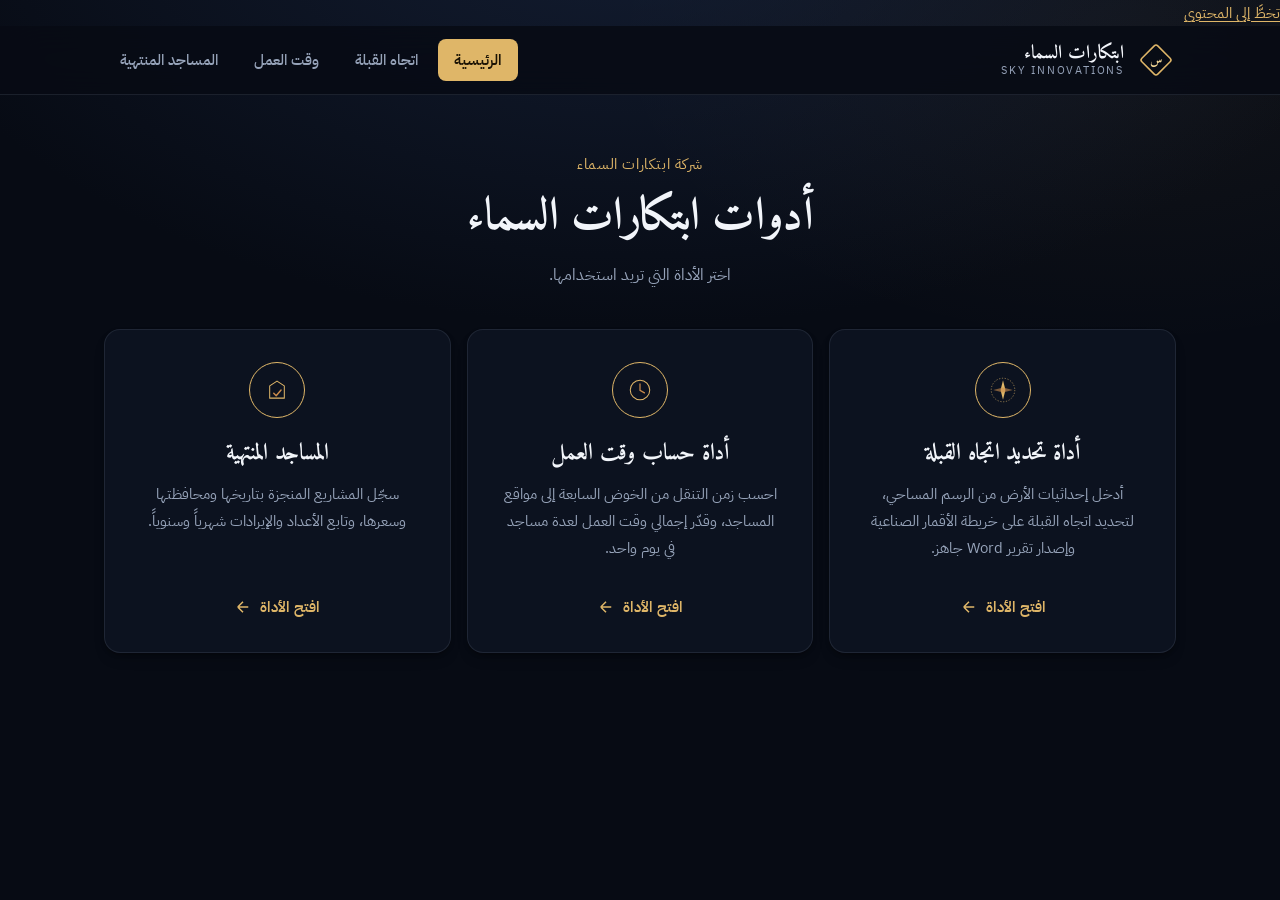
==== index.html @ 7ca01380 "Add files via upload" ====
<!doctype html>
<html lang="ar" dir="rtl">
  <head>
    <meta charset="UTF-8" />
    <meta name="viewport" content="width=device-width, initial-scale=1.0" />
    <link rel="manifest" href="manifest.webmanifest" />
    <meta name="theme-color" content="#070b14" />
    <link rel="icon" href="favicon.png" />
    <link rel="apple-touch-icon" href="assets/icons/icon-180.png" />
    <meta name="apple-mobile-web-app-capable" content="yes" />
    <meta name="apple-mobile-web-app-status-bar-style" content="black-translucent" />
    <meta name="apple-mobile-web-app-title" content="أدوات السماء" />
    <meta name="mobile-web-app-capable" content="yes" />
    <meta name="description" content="أدوات ميدانية من شركة ابتكارات السماء: تحديد اتجاه القبلة، تخطيط وقت العمل، وتسجيل المساجد المنتهية." />
    <meta property="og:type" content="website" />
    <meta property="og:site_name" content="أدوات ابتكارات السماء" />
    <meta property="og:locale" content="ar_OM" />
    <meta property="og:title" content="أدوات ابتكارات السماء" />
    <meta property="og:description" content="أدوات ميدانية من شركة ابتكارات السماء: تحديد اتجاه القبلة، تخطيط وقت العمل، وتسجيل المساجد المنتهية." />
    <meta property="og:image" content="assets/icons/icon-512.png" />
    <meta name="twitter:card" content="summary" />
    <title>Sky Innovations Tools — أدوات ابتكارات السماء</title>
    <link rel="preconnect" href="https://fonts.googleapis.com" />
    <link rel="preconnect" href="https://fonts.gstatic.com" crossorigin />
    <link
      href="https://fonts.googleapis.com/css2?family=Amiri:ital,wght@0,400;0,700;1,400&family=IBM+Plex+Sans+Arabic:wght@300;400;500;600;700&family=IBM+Plex+Mono:wght@400;500;600&display=swap"
      rel="stylesheet"
    />
    <link rel="stylesheet" href="assets/style.css" />
    <link rel="stylesheet" href="assets/hub.css" />
  </head>
  <body>
    <a class="skip-link" href="#main">تخطَّ إلى المحتوى</a>
    <header class="site-header">
      <div class="site-header-inner">
        <a class="brand" href="index.html">
          <svg class="brand-mark" viewBox="0 0 64 64" aria-hidden="true">
            <rect x="14" y="14" width="36" height="36" rx="4" transform="rotate(45 32 32)"
                  fill="none" stroke="var(--gold)" stroke-width="2.5"/>
            <text x="32" y="39" text-anchor="middle" font-size="20" font-weight="700"
                  fill="var(--gold-light)" font-family="Amiri, serif">س</text>
          </svg>
          <span class="brand-text">
            <span class="brand-ar">ابتكارات السماء</span>
            <span class="brand-en">SKY INNOVATIONS</span>
          </span>
        </a>
        <nav class="main-nav">
          <a href="index.html" class="is-active" aria-current="page">الرئيسية</a>
          <a href="qibla.html">اتجاه القبلة</a>
          <a href="worktime.html">وقت العمل</a>
          <a href="completed.html">المساجد المنتهية</a>
        </nav>
      </div>
    </header>

    <noscript>
      <div class="noscript-note">
        هذه الأداة تحتاج JavaScript لتعمل. فعّله في إعدادات المتصفح ثم أعد تحميل
        الصفحة.
      </div>
    </noscript>

    <main id="main">

    <section class="hero">
      <div class="star-field"></div>
      <div class="hero-inner">
        <div class="eyebrow">
          <svg width="14" height="14" fill="currentColor" viewBox="0 0 24 24"><path d="M12 2L15.09 8.26L22 9.27L17 14.14L18.18 21.02L12 17.77L5.82 21.02L7 14.14L2 9.27L8.91 8.26L12 2Z"/></svg>
          <span>شركة ابتكارات السماء</span>
        </div>
        <h1>أدوات ابتكارات السماء</h1>
        <p>اختر الأداة التي تريد استخدامها.</p>
      </div>
    </section>

    <div class="wrap">
      <div class="tool-grid">
        <a class="tool-card" href="qibla.html">
          <div class="tool-icon">
            <svg viewBox="0 0 64 64" width="46" height="46">
              <circle cx="32" cy="32" r="29" fill="none" stroke="var(--gold)" stroke-width="1.5" stroke-dasharray="3,4" />
              <polygon points="32,8 38,32 32,56 26,32" fill="var(--gold)" />
              <polygon points="8,32 32,26 56,32 32,38" fill="var(--sand)" opacity="0.6" />
            </svg>
          </div>
          <h2>أداة تحديد اتجاه القبلة</h2>
          <p>
            أدخل إحداثيات الأرض من الرسم المساحي، لتحديد اتجاه القبلة على خريطة
            الأقمار الصناعية وإصدار تقرير Word جاهز.
          </p>
          <span class="tool-go">
            افتح الأداة
            <svg width="18" height="18" fill="none" stroke="currentColor" stroke-width="2" viewBox="0 0 24 24"><path d="M19 12H5m0 0l7-7m-7 7l7 7"/></svg>
          </span>
        </a>

        <a class="tool-card" href="worktime.html">
          <div class="tool-icon">
            <svg viewBox="0 0 64 64" width="46" height="46">
              <circle cx="32" cy="32" r="24" fill="none" stroke="var(--gold)" stroke-width="2.5" />
              <path d="M32 17v16l11 6" fill="none" stroke="var(--sand)" stroke-width="3" stroke-linecap="round" />
            </svg>
          </div>
          <h2>أداة حساب وقت العمل</h2>
          <p>
            احسب زمن التنقل من الخوض السابعة إلى مواقع المساجد، وقدّر إجمالي وقت
            العمل لعدة مساجد في يوم واحد.
          </p>
          <span class="tool-go">
            افتح الأداة
            <svg width="18" height="18" fill="none" stroke="currentColor" stroke-width="2" viewBox="0 0 24 24"><path d="M19 12H5m0 0l7-7m-7 7l7 7"/></svg>
          </span>
        </a>

        <a class="tool-card" href="completed.html">
          <div class="tool-icon">
            <svg viewBox="0 0 64 64" width="46" height="46">
              <path d="M32 10l18 12v30H14V22z" fill="none" stroke="var(--gold)" stroke-width="2.5" stroke-linejoin="round" />
              <path d="M24 40l6 6 12-14" fill="none" stroke="var(--sand)" stroke-width="3.5" stroke-linecap="round" stroke-linejoin="round" />
            </svg>
          </div>
          <h2>المساجد المنتهية</h2>
          <p>
            سجّل المشاريع المنجزة بتاريخها ومحافظتها وسعرها، وتابع الأعداد
            والإيرادات شهرياً وسنوياً.
          </p>
          <span class="tool-go">
            افتح الأداة
            <svg width="18" height="18" fill="none" stroke="currentColor" stroke-width="2" viewBox="0 0 24 24"><path d="M19 12H5m0 0l7-7m-7 7l7 7"/></svg>
          </span>
        </a>
      </div>
    </div>
    </main>

    <script>
      // تسجيل عامل الخدمة: يُفعّل التثبيت على الجوال والعمل بلا إنترنت
      if ("serviceWorker" in navigator) {
        window.addEventListener("load", function () {
          navigator.serviceWorker.register("sw.js").catch(function () {
            // فشل التسجيل لا يمنع الموقع من العمل بشكل عادي
          });
        });
      }
    </script>
  </body>
</html>
---- assets/style.css ----
/* ==========================================================================
   Sky Innovations Tools — Core design system
   --------------------------------------------------------------------------
   Direction: "Instrument".
   Structure stays neutral (slate surfaces, hairline rules). Gold is spent on
   three things only: a measured value, the primary action, and active state.
   Every number is set in mono with tabular figures so readings line up like
   an instrument display.
   ========================================================================== */

/* --------------------------------------------------------------------------
   1. Tokens
   -------------------------------------------------------------------------- */
:root {
  /* Surface ladder — neutral, never tinted with the accent */
  --night: #070b14;
  --surface-1: #0c121f;
  --surface-2: #111827;
  --surface-3: #172033;
  --surface-sunken: rgba(4, 8, 15, 0.6);

  /* Hairlines */
  --line: rgba(148, 163, 184, 0.14);
  --line-strong: rgba(148, 163, 184, 0.26);

  /* Accent — used sparingly */
  --gold: #dfb668;
  --gold-light: #f4d896;
  --gold-deep: #c9933b;
  --gold-wash: rgba(223, 182, 104, 0.09);
  --gold-glow: rgba(223, 182, 104, 0.22);
  --sand: #c98a4b;

  /* Text */
  --paper: #f2f5fa;
  --text-2: #c3ccdb;
  --muted: #96a3b9;

  /* Feedback */
  --red: #f87171;
  --red-wash: rgba(248, 113, 113, 0.1);
  --green: #4ade80;
  --qibla-line: #22c55e;
  --green-wash: rgba(74, 222, 128, 0.1);

  /* Type scale */
  --fs-caption: 0.75rem;
  --fs-sm: 0.8125rem;
  --fs-body: 0.9375rem;
  --fs-md: 1rem;
  --fs-lg: 1.1875rem;
  --fs-xl: 1.4375rem;
  --fs-display: clamp(2rem, 4.5vw, 2.875rem);

  --font-body: "IBM Plex Sans Arabic", system-ui, sans-serif;
  --font-display: "Amiri", Georgia, serif;
  --font-mono: "IBM Plex Mono", ui-monospace, monospace;

  /* Spacing — 4pt grid */
  --sp-1: 4px;
  --sp-2: 8px;
  --sp-3: 12px;
  --sp-4: 16px;
  --sp-5: 20px;
  --sp-6: 24px;
  --sp-8: 32px;
  --sp-10: 40px;
  --sp-14: 56px;
  --sp-18: 72px;

  /* Radius */
  --radius-xs: 8px;
  --radius-sm: 12px;
  --radius: 16px;
  --radius-lg: 20px;
  --radius-pill: 999px;

  /* Elevation — low spread, layered */
  --shadow-1: 0 1px 2px rgba(0, 0, 0, 0.3);
  --shadow-2: 0 2px 4px rgba(0, 0, 0, 0.24), 0 8px 16px -8px rgba(0, 0, 0, 0.4);
  --shadow-3: 0 4px 8px rgba(0, 0, 0, 0.24), 0 16px 32px -12px rgba(0, 0, 0, 0.5);
  --shadow-4: 0 8px 16px rgba(0, 0, 0, 0.3), 0 32px 64px -16px rgba(0, 0, 0, 0.6);
  --shadow: var(--shadow-3);

  /* Motion */
  --ease: cubic-bezier(0.32, 0.72, 0, 1);
  --dur-fast: 140ms;
  --dur: 220ms;

  --glass-blur: blur(20px);

  /* Legacy aliases so no existing rule loses its value */
  --night-2: var(--surface-2);
  --card-bg: var(--surface-1);
  --card-border: var(--line);
}

/* --------------------------------------------------------------------------
   2. Base
   -------------------------------------------------------------------------- */
*,
*::before,
*::after {
  box-sizing: border-box;
}

@media (prefers-reduced-motion: reduce) {
  *,
  *::before,
  *::after {
    animation-duration: 0.001ms !important;
    animation-iteration-count: 1 !important;
    transition-duration: 0.001ms !important;
    scroll-behavior: auto !important;
  }
}

html {
  scroll-behavior: smooth;
  -webkit-text-size-adjust: 100%;
}

body {
  margin: 0;
  padding: 0;
  background: var(--night);
  background-image:
    radial-gradient(1100px 620px at 50% -12%, rgba(30, 45, 76, 0.55), transparent 70%),
    radial-gradient(760px 460px at 88% 4%, rgba(223, 182, 104, 0.05), transparent 68%);
  background-attachment: fixed;
  color: var(--paper);
  font-family: var(--font-body);
  font-size: var(--fs-body);
  line-height: 1.75;
  min-height: 100vh;
  -webkit-font-smoothing: antialiased;
  -moz-osx-font-smoothing: grayscale;
}

h1,
h2,
h3 {
  font-family: var(--font-display);
  font-weight: 700;
  margin: 0;
  letter-spacing: -0.01em;
}

a {
  color: var(--gold);
  text-decoration-thickness: 1px;
  text-underline-offset: 3px;
}

/* Inline links keep a comfortable hit area without disturbing the text flow */
footer a,
.hint a,
.panel .sub a {
  display: inline-block;
  padding-block: var(--sp-1);
}

::selection {
  background: var(--gold);
  color: var(--night);
}

:focus-visible {
  outline: 2px solid var(--gold);
  outline-offset: 3px;
  border-radius: var(--radius-xs);
}

/* Numbers read as instrument output wherever they appear */
.textarea-mono,
.stat .value,
.doc-value,
.result-hero .copy .angle,
.eyebrow,
.step-badge,
.qibla-tag b {
  font-variant-numeric: tabular-nums;
}

.wrap {
  max-width: 1120px;
  margin: 0 auto;
  padding: 0 var(--sp-6) var(--sp-18);
}

.hidden {
  display: none !important;
}

/* --------------------------------------------------------------------------
   3. Header
   -------------------------------------------------------------------------- */
.site-header {
  position: sticky;
  top: 0;
  z-index: 900;
  background: rgba(7, 11, 20, 0.86);
  backdrop-filter: var(--glass-blur);
  -webkit-backdrop-filter: var(--glass-blur);
  border-bottom: 1px solid var(--line);
}

.site-header-inner {
  max-width: 1120px;
  margin: 0 auto;
  padding: var(--sp-3) var(--sp-6);
  display: flex;
  align-items: center;
  justify-content: space-between;
  gap: var(--sp-5);
  min-height: 68px;
}

/* شعار مركّب: الرمز + الاسم العربي فوق اللاتيني */
.brand {
  display: flex;
  align-items: center;
  gap: var(--sp-3);
  text-decoration: none;
  flex-shrink: 0;
}

.brand-mark {
  width: 40px;
  height: 40px;
  flex-shrink: 0;
}

.brand-text {
  display: flex;
  flex-direction: column;
  line-height: 1.15;
}

.brand-ar {
  font-family: var(--font-display);
  font-weight: 700;
  font-size: var(--fs-lg);
  color: var(--paper);
}

.brand-en {
  font-family: var(--font-body);
  font-size: 0.7rem;
  letter-spacing: 0.16em;
  color: var(--muted);
}

/* تنقّل علوي بأقراص — القرص الذهبي يدل على الصفحة الحالية */
.main-nav {
  display: flex;
  align-items: center;
  gap: var(--sp-1);
  flex-wrap: wrap;
  justify-content: flex-end;
}

.main-nav a {
  padding: var(--sp-2) var(--sp-4);
  border-radius: var(--radius-xs);
  color: var(--muted);
  text-decoration: none;
  font-size: var(--fs-body);
  font-weight: 500;
  white-space: nowrap;
  transition: color var(--dur-fast) var(--ease), background-color var(--dur-fast) var(--ease);
}

.main-nav a:hover {
  color: var(--paper);
  background: rgba(255, 255, 255, 0.05);
}

.main-nav a.is-active {
  background: var(--gold);
  color: #1a1204;
  font-weight: 600;
}

/* رابط الرجوع لم يعد مستخدماً بعد إضافة التنقّل العلوي */
.back-to-tools {
  display: none;
}

.step-nav {
  display: none;
}

@media (max-width: 860px) {
  .site-header-inner {
    flex-direction: column;
    align-items: stretch;
    gap: var(--sp-3);
    padding: var(--sp-3) var(--sp-4);
  }

  .main-nav {
    justify-content: center;
    overflow-x: auto;
    -webkit-overflow-scrolling: touch;
  }

  .main-nav a {
    padding: var(--sp-2) var(--sp-3);
    font-size: var(--fs-sm);
  }

  .brand-en {
    font-size: 0.7rem;
    letter-spacing: 0.12em;
  }
}

/* --------------------------------------------------------------------------
   4. Hero
   -------------------------------------------------------------------------- */
.hero {
  position: relative;
  padding: var(--sp-14) var(--sp-6) var(--sp-10);
  text-align: center;
  overflow: hidden;
}

/* حقل النجوم أُزيل: التصميم الجديد يعتمد على الهدوء والتباين لا على الزخرفة */
.hero .star-field {
  display: none;
}

.hero-inner {
  position: relative;
  max-width: 620px;
  margin: 0 auto;
  animation: fadeUp 0.6s var(--ease) both;
}

@keyframes fadeUp {
  from {
    opacity: 0;
    transform: translateY(12px);
  }
  to {
    opacity: 1;
    transform: translateY(0);
  }
}

.eyebrow {
  display: inline-flex;
  align-items: center;
  gap: var(--sp-2);
  font-family: var(--font-body);
  font-size: var(--fs-body);
  letter-spacing: 0.04em;
  color: var(--gold);
  margin-bottom: var(--sp-3);
}

.eyebrow svg {
  display: none;
}

.hero h1 {
  font-size: var(--fs-display);
  color: var(--paper);
  margin-bottom: var(--sp-4);
  line-height: 1.2;
}

.hero p {
  color: var(--muted);
  font-size: var(--fs-md);
  max-width: 540px;
  margin: 0 auto;
  text-wrap: pretty;
}

.compass-mark {
  width: 64px;
  height: 64px;
  margin: 0 auto var(--sp-6);
  filter: drop-shadow(0 0 14px var(--gold-glow));
  animation: slowspin 120s linear infinite;
}

@keyframes slowspin {
  to {
    transform: rotate(360deg);
  }
}

/* --------------------------------------------------------------------------
   5. Panel — the single card style
   -------------------------------------------------------------------------- */
.panel {
  background: var(--surface-1);
  border: 1px solid var(--line);
  border-radius: var(--radius);
  padding: var(--sp-8);
  margin: var(--sp-6) 0;
  box-shadow: var(--shadow-2);
  scroll-margin-top: 88px;
  transition: border-color var(--dur) var(--ease);
}

.panel:hover {
  border-color: var(--line-strong);
}

.panel-head {
  display: flex;
  align-items: center;
  gap: var(--sp-3);
  margin-bottom: var(--sp-1);
}

.step-badge {
  flex-shrink: 0;
  width: 28px;
  height: 28px;
  border-radius: 50%;
  background: transparent;
  border: 1px solid var(--gold);
  color: var(--gold);
  font-family: var(--font-body);
  font-size: var(--fs-sm);
  font-weight: 600;
  display: flex;
  align-items: center;
  justify-content: center;
}

.panel h2 {
  font-size: var(--fs-xl);
  color: var(--paper);
  line-height: 1.35;
}

.panel .sub {
  color: var(--muted);
  font-size: var(--fs-body);
  margin: var(--sp-1) 0 var(--sp-6);
  text-wrap: pretty;
}

/* --------------------------------------------------------------------------
   6. Forms — one input style
   -------------------------------------------------------------------------- */
.grid2 {
  display: grid;
  grid-template-columns: 1fr 1fr;
  gap: var(--sp-4);
}

.field {
  margin-bottom: var(--sp-5);
}

.field label {
  display: block;
  font-size: var(--fs-sm);
  font-weight: 500;
  color: var(--text-2);
  margin-bottom: var(--sp-2);
}

.field input,
.field select,
.field textarea,
.textarea-mono {
  width: 100%;
  background: var(--surface-sunken);
  border: 1px solid var(--line);
  border-radius: var(--radius-sm);
  color: var(--paper);
  padding: 11px var(--sp-3);
  font-size: var(--fs-body);
  font-family: var(--font-mono);
  line-height: 1.6;
  transition: border-color var(--dur-fast) var(--ease),
    box-shadow var(--dur-fast) var(--ease),
    background-color var(--dur-fast) var(--ease);
}

.field input::placeholder,
.field textarea::placeholder,
.textarea-mono::placeholder {
  color: rgba(150, 163, 185, 0.55);
}

.field select {
  font-family: var(--font-body);
  cursor: pointer;
}

.field input:hover,
.field select:hover,
.field textarea:hover,
.textarea-mono:hover {
  border-color: var(--line-strong);
}

.field input:focus,
.field select:focus,
.field textarea:focus,
.textarea-mono:focus {
  outline: none;
  border-color: var(--gold);
  background: rgba(4, 8, 15, 0.9);
  box-shadow: 0 0 0 3px var(--gold-glow);
}

.textarea-mono {
  font-size: var(--fs-body);
  resize: vertical;
  display: block;
}

#ocrText.textarea-mono {
  min-height: 130px;
  font-size: var(--fs-sm);
}

.input-accent {
  color: var(--gold-light);
  font-weight: 600;
}

.hint {
  font-size: var(--fs-sm);
  color: var(--muted);
  margin-bottom: var(--sp-4);
  line-height: 1.7;
}

.muted-inline {
  color: var(--muted);
  font-weight: 400;
  font-size: var(--fs-sm);
}

/* --------------------------------------------------------------------------
   7. Dropzone
   -------------------------------------------------------------------------- */
.dropzone {
  border: 1px dashed var(--line-strong);
  border-radius: var(--radius);
  padding: var(--sp-10) var(--sp-5);
  text-align: center;
  cursor: pointer;
  background: var(--surface-sunken);
  transition: border-color var(--dur) var(--ease), background-color var(--dur) var(--ease);
  display: flex;
  flex-direction: column;
  align-items: center;
  gap: var(--sp-2);
}

.dropzone:hover,
.dropzone.drag {
  border-color: var(--gold);
  background: var(--gold-wash);
}

.dropzone-icon {
  width: 34px;
  height: 34px;
  color: var(--gold);
  margin-bottom: var(--sp-1);
}

.dropzone p {
  margin: 0;
  color: var(--paper);
  font-size: var(--fs-md);
  font-weight: 500;
}

.dropzone span {
  color: var(--muted);
  font-size: var(--fs-sm);
}

.dropzone input {
  display: none;
}

/* --------------------------------------------------------------------------
   8. Preview
   -------------------------------------------------------------------------- */
.preview {
  display: none;
  align-items: center;
  gap: var(--sp-4);
  margin-top: var(--sp-5);
  padding: var(--sp-3);
  background: var(--surface-sunken);
  border-radius: var(--radius-sm);
  border: 1px solid var(--line);
}

.preview.show {
  display: flex;
}

.preview img {
  width: 64px;
  height: 64px;
  object-fit: cover;
  border-radius: var(--radius-xs);
  border: 1px solid var(--line);
}

.preview .meta {
  flex: 1;
  min-width: 0;
  font-size: var(--fs-sm);
  color: var(--muted);
}

.preview .meta b {
  color: var(--paper);
  display: block;
  font-size: var(--fs-body);
  margin-bottom: 2px;
  overflow: hidden;
  text-overflow: ellipsis;
  white-space: nowrap;
}

.preview button.clear {
  background: transparent;
  border: 1px solid var(--line);
  color: var(--red);
  border-radius: var(--radius-xs);
  padding: var(--sp-2) var(--sp-3);
  font-size: var(--fs-sm);
  font-family: inherit;
  cursor: pointer;
  transition: background-color var(--dur-fast) var(--ease),
    border-color var(--dur-fast) var(--ease);
}

.preview button.clear:hover {
  background: var(--red-wash);
  border-color: rgba(248, 113, 113, 0.5);
}

/* --------------------------------------------------------------------------
   9. Status / loading
   -------------------------------------------------------------------------- */
.status {
  display: none;
  align-items: center;
  gap: var(--sp-3);
  margin-top: var(--sp-5);
  font-size: var(--fs-body);
  color: var(--gold-light);
  background: var(--gold-wash);
  border: 1px solid var(--line);
  padding: var(--sp-3) var(--sp-4);
  border-radius: var(--radius-sm);
}

.status.show {
  display: flex;
}

.spinner {
  width: 16px;
  height: 16px;
  border-radius: 50%;
  border: 2px solid rgba(223, 182, 104, 0.2);
  border-top-color: var(--gold);
  animation: spin 0.7s linear infinite;
  flex-shrink: 0;
}

@keyframes spin {
  to {
    transform: rotate(360deg);
  }
}

/* --------------------------------------------------------------------------
   10. Buttons — one primary, one ghost
   -------------------------------------------------------------------------- */
button.primary {
  background: linear-gradient(180deg, var(--gold-light) 0%, var(--gold) 55%, var(--gold-deep) 100%);
  color: #1a1204;
  border: none;
  border-radius: var(--radius-sm);
  padding: 13px var(--sp-6);
  font-size: var(--fs-md);
  font-weight: 600;
  font-family: inherit;
  cursor: pointer;
  width: 100%;
  margin-top: var(--sp-2);
  box-shadow: var(--shadow-2);
  transition: transform var(--dur-fast) var(--ease),
    filter var(--dur-fast) var(--ease),
    box-shadow var(--dur-fast) var(--ease);
  display: flex;
  align-items: center;
  justify-content: center;
  gap: var(--sp-2);
}

button.primary:hover {
  filter: brightness(1.06);
  box-shadow: var(--shadow-3);
}

button.primary:active {
  transform: translateY(1px);
  filter: brightness(0.98);
}

button.primary:disabled {
  opacity: 0.55;
  cursor: not-allowed;
  filter: none;
  box-shadow: none;
}

button.ghost {
  background: transparent;
  color: var(--text-2);
  border: 1px solid var(--line);
  border-radius: var(--radius-sm);
  padding: 11px var(--sp-5);
  font-size: var(--fs-body);
  font-weight: 500;
  font-family: inherit;
  cursor: pointer;
  transition: border-color var(--dur-fast) var(--ease),
    color var(--dur-fast) var(--ease),
    background-color var(--dur-fast) var(--ease);
}

button.ghost:hover {
  border-color: var(--line-strong);
  color: var(--paper);
  background: rgba(255, 255, 255, 0.03);
}

/* --------------------------------------------------------------------------
   11. Modal
   -------------------------------------------------------------------------- */
.ocr-modal-overlay {
  position: fixed;
  inset: 0;
  background: rgba(4, 7, 13, 0.72);
  backdrop-filter: blur(6px);
  -webkit-backdrop-filter: blur(6px);
  z-index: 2000;
  display: flex;
  align-items: center;
  justify-content: center;
  padding: var(--sp-5);
  animation: fadeIn var(--dur) var(--ease) both;
}

@keyframes fadeIn {
  from {
    opacity: 0;
  }
  to {
    opacity: 1;
  }
}

.ocr-modal-box {
  background: var(--surface-2);
  border: 1px solid var(--line-strong);
  border-radius: var(--radius);
  box-shadow: var(--shadow-4);
  padding: var(--sp-8);
  max-width: 420px;
  width: 100%;
  animation: popIn var(--dur) var(--ease) both;
}

@keyframes popIn {
  from {
    opacity: 0;
    transform: translateY(8px) scale(0.99);
  }
  to {
    opacity: 1;
    transform: none;
  }
}

.ocr-modal-box h3 {
  font-family: var(--font-body);
  font-size: var(--fs-lg);
  font-weight: 700;
  color: var(--paper);
  margin-bottom: var(--sp-2);
}

/* --------------------------------------------------------------------------
   12. Feedback states
   -------------------------------------------------------------------------- */
.error-box {
  display: none;
  background: var(--red-wash);
  border: 1px solid rgba(248, 113, 113, 0.35);
  border-inline-start: 3px solid var(--red);
  color: #fecaca;
  border-radius: var(--radius-sm);
  padding: var(--sp-3) var(--sp-4);
  font-size: var(--fs-body);
  margin-top: var(--sp-5);
  line-height: 1.7;
}

.error-box.show {
  display: block;
}

.validation-panel {
  margin: var(--sp-5) 0;
  padding: var(--sp-5);
  background: var(--red-wash);
  border: 1px solid rgba(248, 113, 113, 0.3);
  border-inline-start: 3px solid var(--red);
  border-radius: var(--radius-sm);
}

.validation-panel h3 {
  margin: 0 0 var(--sp-2);
  font-size: var(--fs-md);
  color: var(--red);
  font-family: var(--font-body);
  font-weight: 600;
}

.validation-panel .warnings {
  font-size: var(--fs-body);
  color: var(--text-2);
  line-height: 1.8;
}

.validation-panel .area-line {
  margin-top: var(--sp-3);
  font-size: var(--fs-sm);
  color: var(--muted);
}

.validation-success {
  margin: var(--sp-5) 0;
  padding: var(--sp-4);
  background: var(--green-wash);
  border: 1px solid rgba(74, 222, 128, 0.3);
  border-inline-start: 3px solid var(--green);
  border-radius: var(--radius-sm);
  font-size: var(--fs-body);
  color: var(--green);
}

.zoom-note {
  display: none;
  margin-top: var(--sp-3);
  padding: var(--sp-3) var(--sp-4);
  background: var(--gold-wash);
  border: 1px solid var(--line);
  border-radius: var(--radius-sm);
  font-size: var(--fs-sm);
  color: var(--gold-light);
}

/* --------------------------------------------------------------------------
   13. Readouts — stats, result hero, doc table
   -------------------------------------------------------------------------- */
.stat-grid {
  display: grid;
  grid-template-columns: repeat(auto-fit, minmax(148px, 1fr));
  gap: var(--sp-3);
  margin-bottom: var(--sp-6);
}

.stat {
  background: var(--surface-sunken);
  border: 1px solid var(--line);
  border-radius: var(--radius-sm);
  padding: var(--sp-4);
  text-align: center;
  transition: border-color var(--dur-fast) var(--ease);
}

.stat:hover {
  border-color: var(--line-strong);
}

.stat .label {
  font-size: var(--fs-caption);
  color: var(--muted);
  margin-bottom: var(--sp-1);
  letter-spacing: 0.02em;
}

.stat .value {
  font-family: var(--font-mono);
  font-size: var(--fs-md);
  font-weight: 500;
  color: var(--gold-light);
  line-height: 1.4;
}

.stat--primary {
  background: var(--gold-wash);
  border-color: rgba(223, 182, 104, 0.35);
}

.stat--primary .value {
  font-size: var(--fs-lg);
  color: #ffffff;
}

.result-hero {
  display: flex;
  align-items: center;
  gap: var(--sp-5);
  background: linear-gradient(135deg, rgba(223, 182, 104, 0.1), transparent 70%);
  border: 1px solid rgba(223, 182, 104, 0.28);
  border-radius: var(--radius);
  padding: var(--sp-6);
  margin-bottom: var(--sp-6);
}

.result-hero .dial {
  flex-shrink: 0;
  width: 56px;
  height: 56px;
  filter: drop-shadow(0 0 10px var(--gold-glow));
}

.result-hero .copy .eyebrow-sm {
  font-size: var(--fs-sm);
  color: var(--muted);
  margin-bottom: var(--sp-1);
}

.result-hero .copy .angle {
  font-family: var(--font-mono);
  font-size: clamp(1.5rem, 4.5vw, 2rem);
  font-weight: 600;
  color: var(--gold-light);
  line-height: 1.2;
  letter-spacing: -0.01em;
}

.doc-table {
  margin: 0 0 var(--sp-6);
  border-radius: var(--radius-sm);
  overflow: hidden;
  border: 1px solid var(--line);
  font-family: var(--font-mono);
}

.doc-row {
  display: grid;
  grid-template-columns: 1fr 1.6fr;
}

.doc-row + .doc-row {
  border-top: 1px solid var(--line);
}

.doc-label {
  background: var(--surface-sunken);
  color: var(--text-2);
  font-weight: 500;
  font-family: var(--font-body);
  padding: var(--sp-3) var(--sp-4);
  display: flex;
  align-items: center;
  justify-content: center;
  text-align: center;
  font-size: var(--fs-sm);
}

.doc-value {
  background: rgba(255, 255, 255, 0.02);
  color: var(--gold-light);
  font-weight: 500;
  padding: var(--sp-3) var(--sp-4);
  display: flex;
  align-items: center;
  justify-content: center;
  text-align: center;
  font-size: var(--fs-body);
}

.doc-value[dir="ltr"] {
  unicode-bidi: isolate;
}

/* --------------------------------------------------------------------------
   14. Reveal
   -------------------------------------------------------------------------- */
.reveal {
  opacity: 0;
  transform: translateY(12px);
  transition: opacity 0.45s var(--ease), transform 0.45s var(--ease);
}

.reveal.in {
  opacity: 1;
  transform: translateY(0);
}

/* --------------------------------------------------------------------------
   15. Map
   -------------------------------------------------------------------------- */
.map-shell {
  position: relative;
  border-radius: var(--radius);
  overflow: hidden;
  border: 1px solid var(--line);
  height: 480px;
  box-shadow: var(--shadow-2);
}

#map {
  width: 100%;
  height: 100%;
}

.leaflet-container {
  background: var(--surface-1) !important;
}

.compass-dial-wrap {
  display: flex;
  justify-content: center;
  margin: var(--sp-6) 0 var(--sp-4);
}

.compass-dial {
  width: 220px;
  height: 220px;
}

#needle {
  transition: transform 0.5s var(--ease);
}

.qibla-tag {
  position: absolute;
  bottom: var(--sp-4);
  right: var(--sp-4);
  z-index: 500;
  background: rgba(7, 11, 20, 0.88);
  backdrop-filter: blur(10px);
  -webkit-backdrop-filter: blur(10px);
  border: 1px solid var(--line-strong);
  border-radius: var(--radius-xs);
  padding: var(--sp-2) var(--sp-4);
  font-size: var(--fs-sm);
  color: var(--text-2);
  box-shadow: var(--shadow-2);
}

.qibla-tag b {
  color: var(--qibla-line);
  font-family: var(--font-mono);
}

/* علامة الكعبة على خط اتجاه القبلة */
.qibla-kaaba-icon {
  background: transparent;
  border: 0;
  filter: drop-shadow(0 2px 6px rgba(0, 0, 0, 0.45));
}

.qibla-kaaba-icon svg {
  display: block;
}

.layer-toggle {
  position: absolute;
  top: var(--sp-4);
  right: var(--sp-4);
  z-index: 500;
  display: flex;
  background: rgba(7, 11, 20, 0.88);
  backdrop-filter: blur(10px);
  -webkit-backdrop-filter: blur(10px);
  border: 1px solid var(--line-strong);
  border-radius: var(--radius-xs);
  overflow: hidden;
  padding: 3px;
  box-shadow: var(--shadow-2);
}

.layer-toggle button {
  border: none;
  background: transparent;
  color: var(--muted);
  font-family: var(--font-body);
  font-size: var(--fs-sm);
  padding: var(--sp-2) var(--sp-4);
  border-radius: 6px;
  cursor: pointer;
  transition: background-color var(--dur-fast) var(--ease), color var(--dur-fast) var(--ease);
}

.layer-toggle button:hover {
  color: var(--paper);
}

.layer-toggle button.active {
  background: var(--gold);
  color: #1a1204;
  font-weight: 600;
}

/* --------------------------------------------------------------------------
   16. Toolbar & footer
   -------------------------------------------------------------------------- */
.toolbar {
  display: flex;
  gap: var(--sp-3);
  flex-wrap: wrap;
  margin-top: var(--sp-4);
}

.toolbar .ghost {
  flex: 1;
}

footer {
  text-align: center;
  color: var(--muted);
  font-size: var(--fs-sm);
  padding: var(--sp-10) 0 0;
  margin-top: var(--sp-5);
  border-top: 1px solid var(--line);
}

footer .footer-mark {
  width: 22px;
  height: 22px;
  margin: 0 auto var(--sp-3);
  display: block;
  opacity: 0.5;
}

footer p {
  max-width: 480px;
  margin: 0 auto;
}


/* --------------------------------------------------------------------------
   18. Shared small controls (used by more than one tool)
   -------------------------------------------------------------------------- */
.link-btn {
  background: none;
  border: none;
  padding: var(--sp-1) var(--sp-2);
  margin: calc(var(--sp-1) * -1) calc(var(--sp-2) * -1);
  border-radius: var(--radius-xs);
  cursor: pointer;
  font: inherit;
  font-size: var(--fs-sm);
  color: var(--muted);
  text-decoration: underline;
  text-underline-offset: 3px;
  transition: color var(--dur-fast) var(--ease);
}

.link-btn:hover {
  color: var(--paper);
}

.link-btn.danger:hover {
  color: var(--red);
}

.icon-btn {
  flex: 0 0 auto;
  width: 30px;
  height: 30px;
  border-radius: var(--radius-xs);
  border: 1px solid var(--line);
  background: transparent;
  color: var(--muted);
  cursor: pointer;
  font-size: var(--fs-sm);
  line-height: 1;
  transition: background-color var(--dur-fast) var(--ease),
    border-color var(--dur-fast) var(--ease),
    color var(--dur-fast) var(--ease);
}

.icon-btn:hover {
  border-color: var(--line-strong);
  color: var(--paper);
  background: rgba(255, 255, 255, 0.04);
}

/* A quieter primary, for actions inside a card */
button.primary.subtle {
  width: auto;
  margin-top: 0;
  padding: var(--sp-2) var(--sp-5);
  font-size: var(--fs-body);
  font-weight: 500;
  background: transparent;
  color: var(--gold);
  border: 1px solid rgba(223, 182, 104, 0.4);
  box-shadow: none;
}

button.primary.subtle:hover {
  background: var(--gold-wash);
  border-color: var(--gold);
  filter: none;
  box-shadow: none;
}

.icon-btn.danger {
  color: #ff9b9b;
}

.icon-btn.danger:hover {
  border-color: rgba(248, 113, 113, 0.5);
  background: var(--red-wash);
  color: var(--red);
}

/* --------------------------------------------------------------------------
   17. Responsive
   -------------------------------------------------------------------------- */
@media (max-width: 640px) {
  .wrap {
    padding: 0 var(--sp-4) var(--sp-14);
  }

  .hero {
    padding: var(--sp-10) var(--sp-4) var(--sp-8);
  }

  .panel {
    padding: var(--sp-5);
    margin: var(--sp-4) 0;
    border-radius: var(--radius-sm);
  }

  .grid2 {
    grid-template-columns: 1fr;
  }

  .stat-grid {
    grid-template-columns: repeat(2, 1fr);
  }

  .result-hero {
    padding: var(--sp-5);
    gap: var(--sp-4);
  }

  .doc-row {
    grid-template-columns: 1fr 1.3fr;
  }

  .map-shell {
    height: 380px;
  }

  .site-header-inner {
    padding: var(--sp-3) var(--sp-4);
  }
}

/* --------------------------------------------------------------------------
   19. وكلاء المسجد — صفوف قابلة للإضافة
   -------------------------------------------------------------------------- */
.agents-list {
  display: flex;
  flex-direction: column;
  gap: var(--sp-2);
  margin-bottom: var(--sp-3);
}

/* الاسم يأخذ المساحة، والهاتف خانة أصغر بجانبه */
.agent-row {
  display: grid;
  grid-template-columns: 1fr 170px auto;
  align-items: center;
  gap: var(--sp-2);
}

.agent-row input {
  width: 100%;
  background: var(--surface-sunken);
  border: 1px solid var(--line);
  border-radius: var(--radius-sm);
  color: var(--paper);
  padding: 11px var(--sp-3);
  font-size: var(--fs-body);
  font-family: var(--font-body);
  line-height: 1.6;
  transition: border-color var(--dur-fast) var(--ease),
    box-shadow var(--dur-fast) var(--ease),
    background-color var(--dur-fast) var(--ease);
}

.agent-row input.agent-phone {
  font-family: var(--font-mono);
  font-variant-numeric: tabular-nums;
  text-align: center;
  direction: ltr;
}

.agent-row input::placeholder {
  color: rgba(150, 163, 185, 0.55);
}

.agent-row input:hover {
  border-color: var(--line-strong);
}

.agent-row input:focus {
  outline: none;
  border-color: var(--gold);
  background: rgba(4, 8, 15, 0.9);
  box-shadow: 0 0 0 3px var(--gold-glow);
}

@media (max-width: 560px) {
  .agent-row {
    grid-template-columns: 1fr auto;
    grid-template-areas:
      "name   remove"
      "phone  phone";
    row-gap: var(--sp-2);
  }

  .agent-row .agent-name {
    grid-area: name;
  }

  .agent-row .agent-phone {
    grid-area: phone;
  }

  .agent-row .agent-remove {
    grid-area: remove;
  }
}

/* ملاحظة تصحيح نطاق UTM */
.zone-note {
  display: none;
  margin: var(--sp-2) 0 0;
  padding: var(--sp-2) var(--sp-3);
  border: 1px solid rgba(223, 182, 104, 0.35);
  border-inline-start: 2px solid var(--gold);
  border-radius: var(--radius-xs);
  background: var(--gold-wash);
  color: var(--gold-light);
  font-size: var(--fs-sm);
  line-height: 1.7;
}

/* ملاحظة تحديد الموقع الحالي */
.location-note {
  display: none;
  margin: var(--sp-3) 0 0;
  padding: var(--sp-3) var(--sp-4);
  border: 1px solid var(--line);
  border-inline-start: 2px solid var(--line-strong);
  border-radius: var(--radius-sm);
  background: var(--surface-sunken);
  color: var(--text-2);
  font-size: var(--fs-sm);
  line-height: 1.8;
}

.location-note.is-ok {
  border-inline-start-color: var(--green);
  background: var(--green-wash);
  color: var(--green);
}

.location-note.is-warn {
  border-inline-start-color: var(--gold);
  background: var(--gold-wash);
  color: var(--gold-light);
}

.location-note.is-bad {
  border-inline-start-color: var(--red);
  background: var(--red-wash);
  color: #fecaca;
}

#useMyLocationBtn {
  margin-bottom: var(--sp-2);
}
---- assets/hub.css ----
/* ==========================================================================
   Tool picker (index) + cross-tool navigation
   Built entirely on the tokens in style.css — no local colours or sizes.
   ========================================================================== */

.tool-grid {
  display: grid;
  grid-template-columns: repeat(auto-fit, minmax(290px, 1fr));
  gap: var(--sp-4);
  margin: 0 0 var(--sp-14);
}

/* A tool card is a panel you can enter — same surface, same rules */
.tool-card {
  position: relative;
  display: flex;
  flex-direction: column;
  gap: var(--sp-3);
  padding: var(--sp-8);
  background: var(--surface-1);
  border: 1px solid var(--line);
  border-radius: var(--radius);
  box-shadow: var(--shadow-2);
  color: inherit;
  text-decoration: none;
  overflow: hidden;
  transition: border-color var(--dur) var(--ease),
    transform var(--dur) var(--ease),
    box-shadow var(--dur) var(--ease);
}

/* A hairline of accent lights along the top edge on hover — the only
   decorative flourish, and it reads as "this one is selected". */
.tool-card::after {
  content: "";
  position: absolute;
  inset: 0 0 auto 0;
  height: 1px;
  background: linear-gradient(90deg, transparent, var(--gold), transparent);
  opacity: 0;
  transition: opacity var(--dur) var(--ease);
}

.tool-card:hover,
.tool-card:focus-visible {
  border-color: var(--line-strong);
  transform: translateY(-2px);
  box-shadow: var(--shadow-3);
}

.tool-card:hover::after,
.tool-card:focus-visible::after {
  opacity: 1;
}

/* حلقة ذهبية رفيعة بدل المربع — أهدأ وأقرب لهوية العلامة */
.tool-icon {
  display: flex;
  align-items: center;
  justify-content: center;
  width: 56px;
  height: 56px;
  border-radius: 50%;
  border: 1px solid var(--gold);
  background: transparent;
  color: var(--gold);
  margin: 0 auto;
  transition: border-color var(--dur) var(--ease), background-color var(--dur) var(--ease);
}

.tool-card:hover .tool-icon {
  background: var(--gold-wash);
}

.tool-card:hover .tool-icon {
  border-color: rgba(223, 182, 104, 0.35);
}

.tool-icon svg {
  width: 26px;
  height: 26px;
}

.tool-card {
  text-align: center;
}

.tool-card h2 {
  margin: var(--sp-2) 0 0;
  font-size: var(--fs-xl);
  font-weight: 700;
  color: var(--paper);
  line-height: 1.35;
}

.tool-card p {
  margin: 0;
  color: var(--muted);
  font-size: var(--fs-body);
  line-height: 1.8;
  text-wrap: pretty;
}

.tool-go {
  display: inline-flex;
  align-items: center;
  justify-content: center;
  gap: var(--sp-2);
  margin-top: auto;
  padding-top: var(--sp-5);
  color: var(--gold);
  font-weight: 600;
  font-size: var(--fs-body);
}

.tool-go svg {
  transition: transform var(--dur) var(--ease);
}

.tool-card:hover .tool-go svg,
.tool-card:focus-visible .tool-go svg {
  transform: translateX(-4px);
}

/* Back link shown inside each tool's header */
.back-to-tools {
  display: inline-flex;
  align-items: center;
  gap: var(--sp-2);
  padding: var(--sp-1) var(--sp-3);
  border-radius: var(--radius-xs);
  color: var(--muted);
  text-decoration: none;
  font-size: var(--fs-sm);
  white-space: nowrap;
  transition: color var(--dur-fast) var(--ease), background-color var(--dur-fast) var(--ease);
}

.back-to-tools:hover,
.back-to-tools:focus-visible {
  color: var(--paper);
  background: rgba(255, 255, 255, 0.04);
}

@media (max-width: 640px) {
  .tool-grid {
    grid-template-columns: 1fr;
    gap: var(--sp-3);
  }

  .tool-card {
    padding: var(--sp-6);
    border-radius: var(--radius-sm);
  }
}
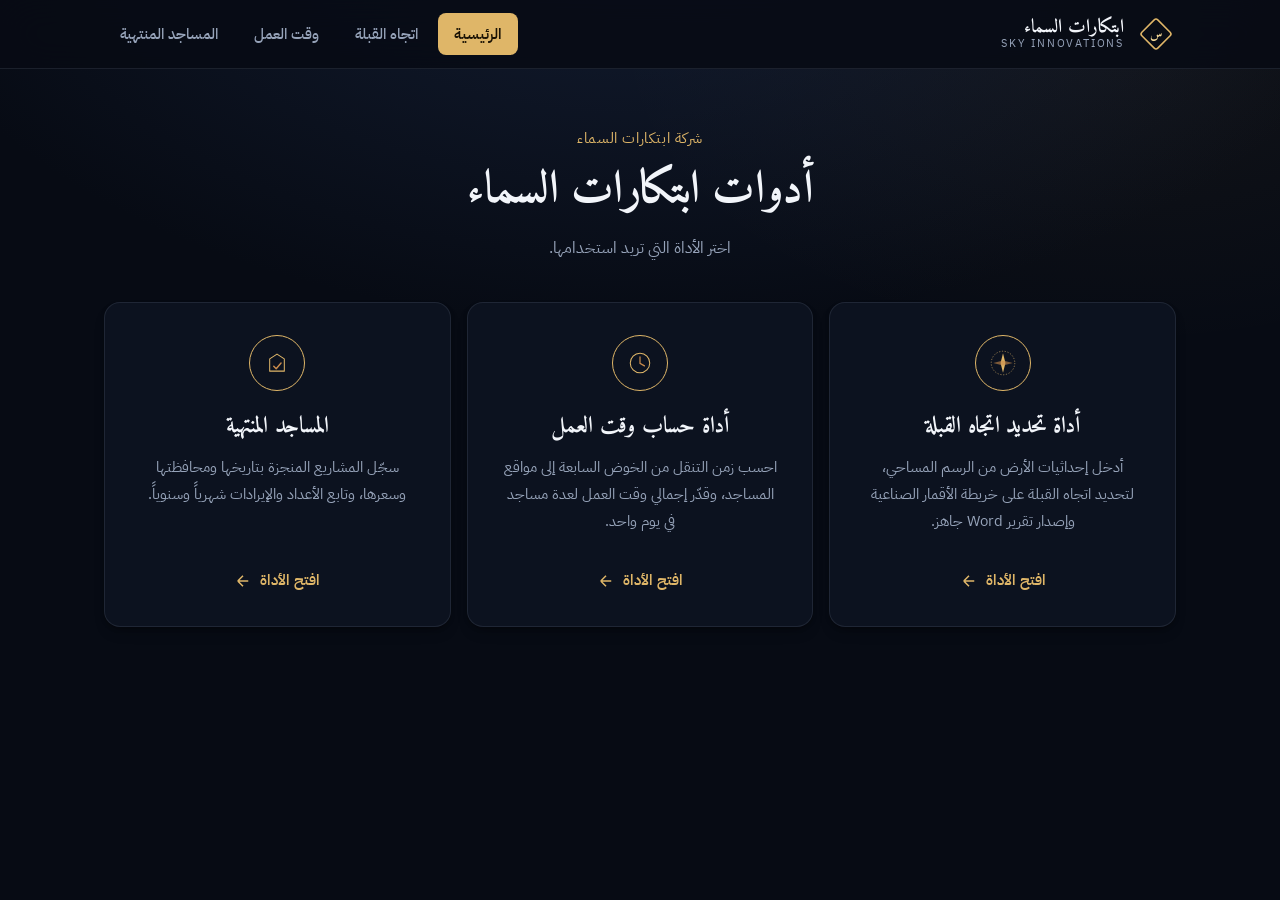
==== commit 63cc4228: "Add files via upload" ====
--- a/index.html
+++ b/index.html
@@ -30,7 +30,6 @@
     <link rel="stylesheet" href="assets/hub.css" />
   </head>
   <body>
-    <a class="skip-link" href="#main">تخطَّ إلى المحتوى</a>
     <header class="site-header">
       <div class="site-header-inner">
         <a class="brand" href="index.html">
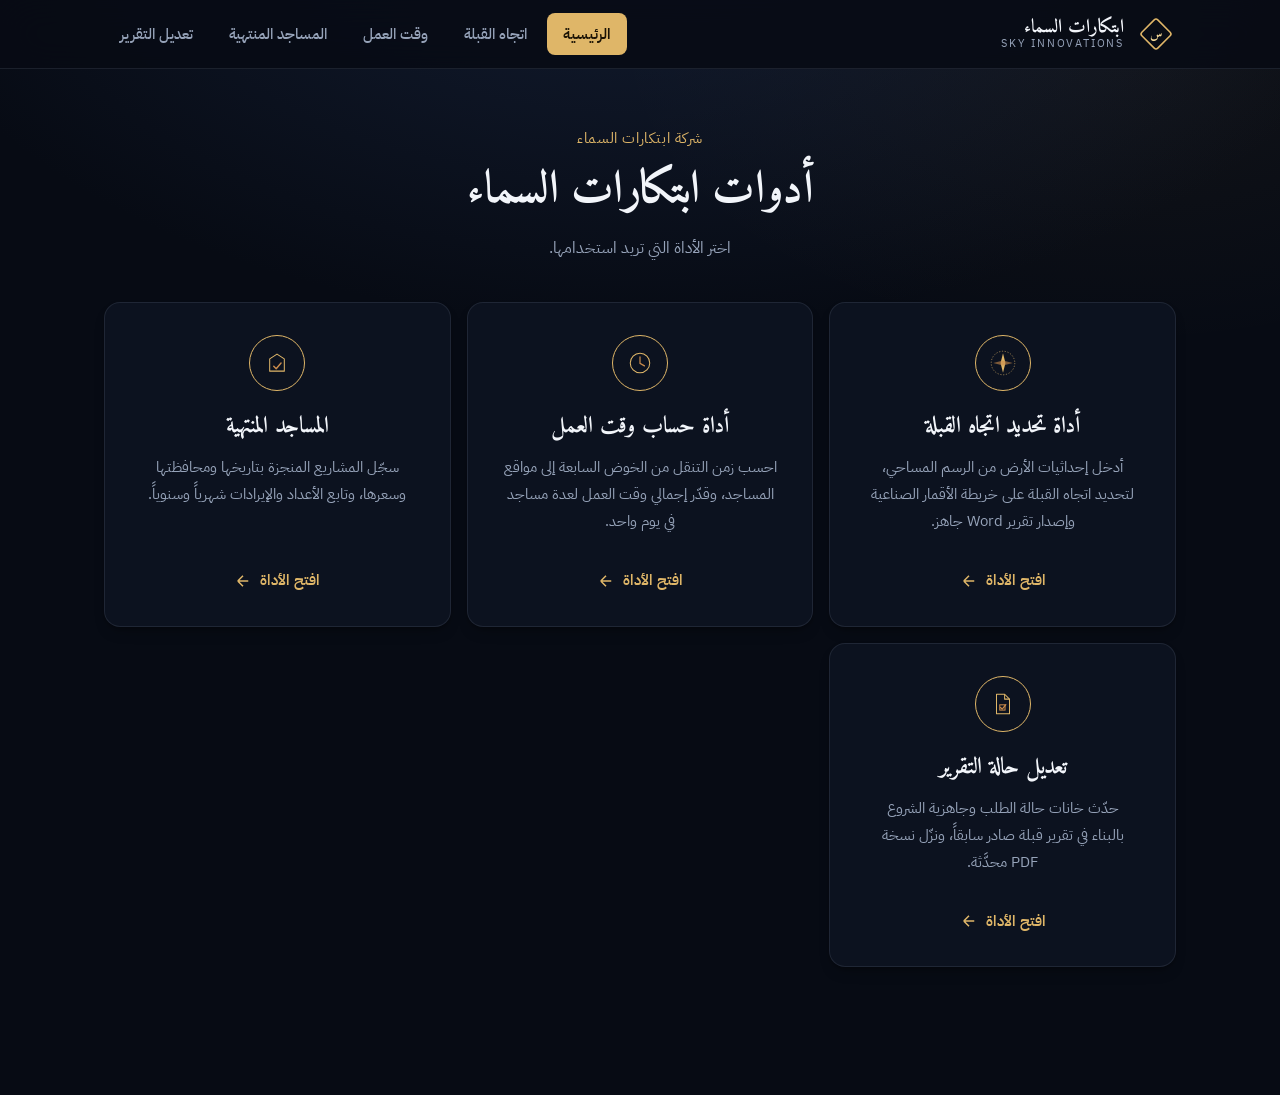
==== commit 8248d793: "Add files via upload" ====
--- a/index.html
+++ b/index.html
@@ -49,6 +49,7 @@
           <a href="qibla.html">اتجاه القبلة</a>
           <a href="worktime.html">وقت العمل</a>
           <a href="completed.html">المساجد المنتهية</a>
+          <a href="pdf-edit.html">تعديل التقرير</a>
         </nav>
       </div>
     </header>
@@ -130,6 +131,26 @@
             <svg width="18" height="18" fill="none" stroke="currentColor" stroke-width="2" viewBox="0 0 24 24"><path d="M19 12H5m0 0l7-7m-7 7l7 7"/></svg>
           </span>
         </a>
+
+        <a class="tool-card" href="pdf-edit.html">
+          <div class="tool-icon">
+            <svg viewBox="0 0 64 64" width="46" height="46">
+              <path d="M16 8h20l12 12v36H16z" fill="none" stroke="var(--gold)" stroke-width="2.5" stroke-linejoin="round" />
+              <path d="M36 8v12h12" fill="none" stroke="var(--gold)" stroke-width="2.5" stroke-linejoin="round" />
+              <rect x="24" y="34" width="13" height="13" fill="none" stroke="var(--sand)" stroke-width="2.5" />
+              <path d="M26 40.5l4 4 9-11" fill="none" stroke="var(--sand)" stroke-width="3" stroke-linecap="round" stroke-linejoin="round" />
+            </svg>
+          </div>
+          <h2>تعديل حالة التقرير</h2>
+          <p>
+            حدّث خانات حالة الطلب وجاهزية الشروع بالبناء في تقرير قبلة صادر
+            سابقاً، ونزّل نسخة PDF محدَّثة.
+          </p>
+          <span class="tool-go">
+            افتح الأداة
+            <svg width="18" height="18" fill="none" stroke="currentColor" stroke-width="2" viewBox="0 0 24 24"><path d="M19 12H5m0 0l7-7m-7 7l7 7"/></svg>
+          </span>
+        </a>
       </div>
     </div>
     </main>
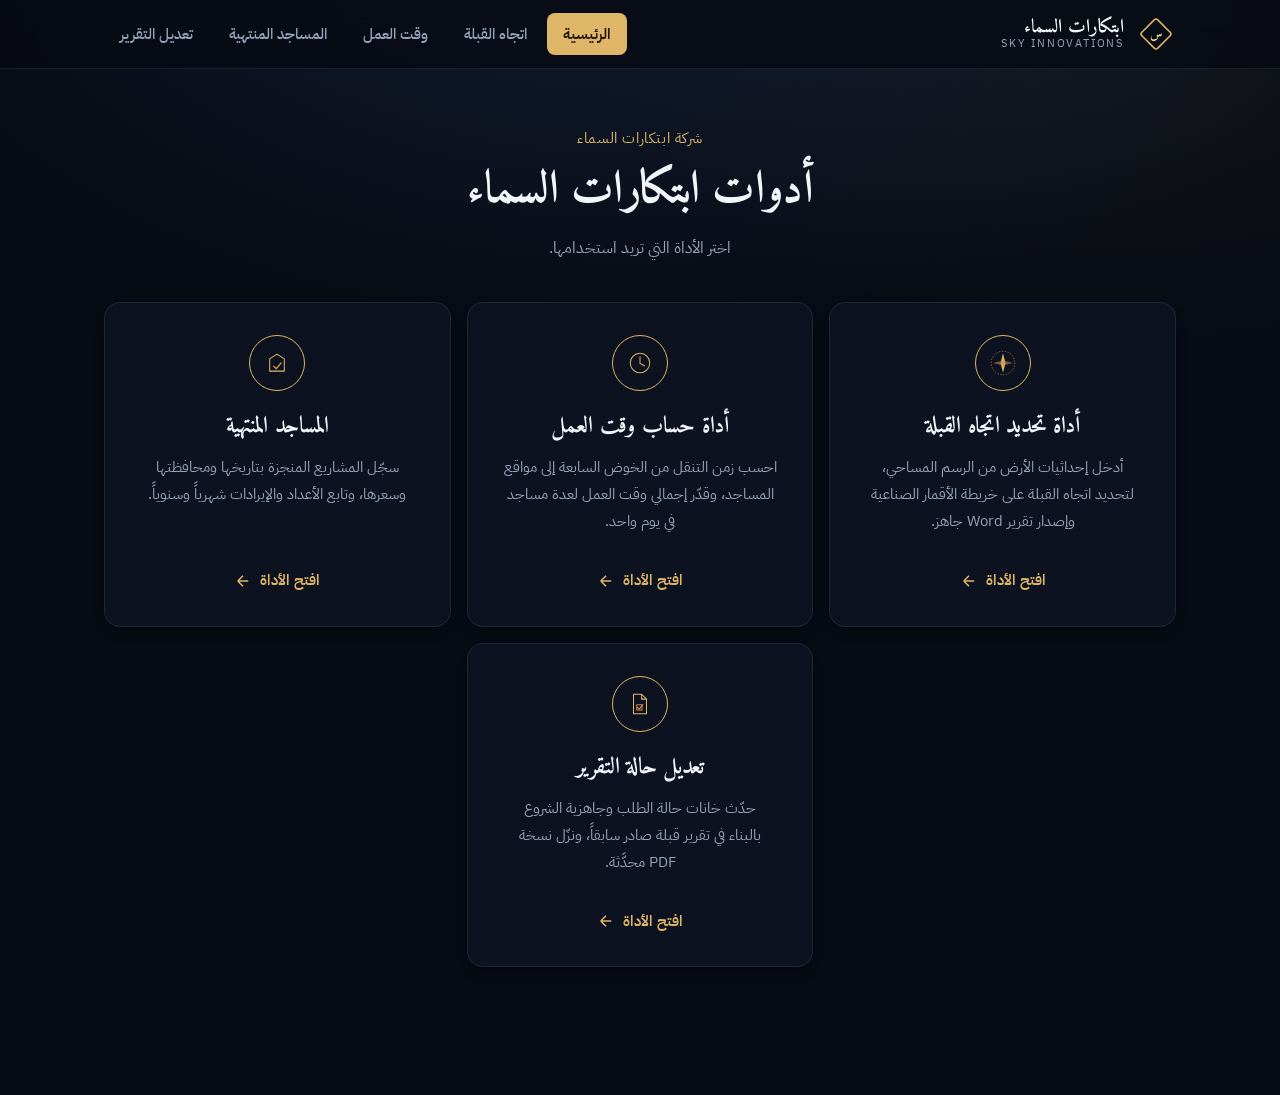
==== commit 3e967dac: "Add files via upload" ====
--- a/index.html
+++ b/index.html
@@ -28,6 +28,15 @@
     />
     <link rel="stylesheet" href="assets/style.css" />
     <link rel="stylesheet" href="assets/hub.css" />
+    <style>
+      /* البطاقة الرابعة تقع وحدها في صف ثانٍ. نضعها في العمود الأوسط بدل
+         أن تلتصق بحافة الشبكة. القاعدة تعمل عند ثلاثة أعمدة فقط. */
+      @media (min-width: 900px) {
+        .tool-grid > .tool-card:last-child:nth-child(3n + 1) {
+          grid-column: 2;
+        }
+      }
+    </style>
   </head>
   <body>
     <header class="site-header">
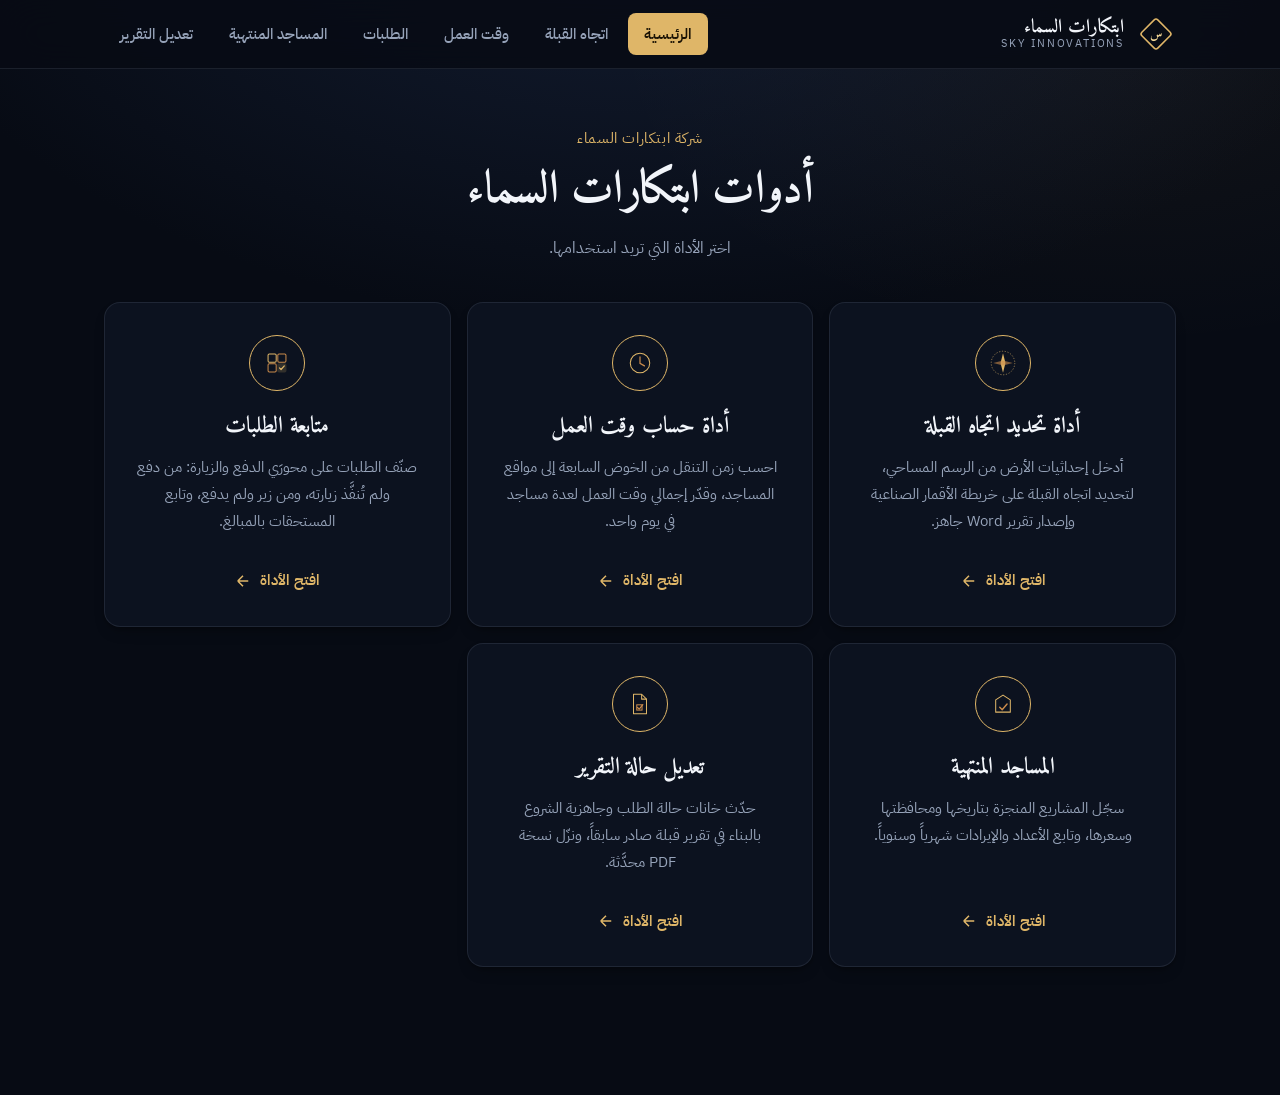
==== commit 5b98db2a: "Add files via upload" ====
--- a/index.html
+++ b/index.html
@@ -11,12 +11,12 @@
     <meta name="apple-mobile-web-app-status-bar-style" content="black-translucent" />
     <meta name="apple-mobile-web-app-title" content="أدوات السماء" />
     <meta name="mobile-web-app-capable" content="yes" />
-    <meta name="description" content="أدوات ميدانية من شركة ابتكارات السماء: تحديد اتجاه القبلة، تخطيط وقت العمل، وتسجيل المساجد المنتهية." />
+    <meta name="description" content="أدوات ميدانية من شركة ابتكارات السماء: تحديد اتجاه القبلة، تخطيط وقت العمل، متابعة الطلبات، وتسجيل المساجد المنتهية." />
     <meta property="og:type" content="website" />
     <meta property="og:site_name" content="أدوات ابتكارات السماء" />
     <meta property="og:locale" content="ar_OM" />
     <meta property="og:title" content="أدوات ابتكارات السماء" />
-    <meta property="og:description" content="أدوات ميدانية من شركة ابتكارات السماء: تحديد اتجاه القبلة، تخطيط وقت العمل، وتسجيل المساجد المنتهية." />
+    <meta property="og:description" content="أدوات ميدانية من شركة ابتكارات السماء: تحديد اتجاه القبلة، تخطيط وقت العمل، متابعة الطلبات، وتسجيل المساجد المنتهية." />
     <meta property="og:image" content="assets/icons/icon-512.png" />
     <meta name="twitter:card" content="summary" />
     <title>Sky Innovations Tools — أدوات ابتكارات السماء</title>
@@ -28,15 +28,6 @@
     />
     <link rel="stylesheet" href="assets/style.css" />
     <link rel="stylesheet" href="assets/hub.css" />
-    <style>
-      /* البطاقة الرابعة تقع وحدها في صف ثانٍ. نضعها في العمود الأوسط بدل
-         أن تلتصق بحافة الشبكة. القاعدة تعمل عند ثلاثة أعمدة فقط. */
-      @media (min-width: 900px) {
-        .tool-grid > .tool-card:last-child:nth-child(3n + 1) {
-          grid-column: 2;
-        }
-      }
-    </style>
   </head>
   <body>
     <header class="site-header">
@@ -57,6 +48,7 @@
           <a href="index.html" class="is-active" aria-current="page">الرئيسية</a>
           <a href="qibla.html">اتجاه القبلة</a>
           <a href="worktime.html">وقت العمل</a>
+          <a href="requests.html">الطلبات</a>
           <a href="completed.html">المساجد المنتهية</a>
           <a href="pdf-edit.html">تعديل التقرير</a>
         </nav>
@@ -123,6 +115,28 @@
           </span>
         </a>
 
+
+        <a class="tool-card" href="requests.html">
+          <div class="tool-icon">
+            <svg viewBox="0 0 64 64" width="46" height="46">
+              <rect x="10" y="10" width="20" height="20" rx="3" fill="none" stroke="var(--gold)" stroke-width="2.5" />
+              <rect x="34" y="10" width="20" height="20" rx="3" fill="none" stroke="var(--sand)" stroke-width="2.5" />
+              <rect x="10" y="34" width="20" height="20" rx="3" fill="none" stroke="var(--sand)" stroke-width="2.5" />
+              <rect x="34" y="34" width="20" height="20" rx="3" fill="var(--gold)" opacity="0.18" stroke="var(--gold)" stroke-width="2.5" />
+              <path d="M38 44l4 4 8-9" fill="none" stroke="var(--gold)" stroke-width="3" stroke-linecap="round" stroke-linejoin="round" />
+            </svg>
+          </div>
+          <h2>متابعة الطلبات</h2>
+          <p>
+            صنّف الطلبات على محورَي الدفع والزيارة: من دفع ولم تُنفَّذ زيارته،
+            ومن زير ولم يدفع، وتابع المستحقات بالمبالغ.
+          </p>
+          <span class="tool-go">
+            افتح الأداة
+            <svg width="18" height="18" fill="none" stroke="currentColor" stroke-width="2" viewBox="0 0 24 24"><path d="M19 12H5m0 0l7-7m-7 7l7 7"/></svg>
+          </span>
+        </a>
+
         <a class="tool-card" href="completed.html">
           <div class="tool-icon">
             <svg viewBox="0 0 64 64" width="46" height="46">
--- a/assets/hub.css
+++ b/assets/hub.css
@@ -153,3 +153,18 @@
     border-radius: var(--radius-sm);
   }
 }
+
+/* ---------------------------------------------------------------------------
+   بطاقة يتيمة في الصف الأخير
+   نُقلت هنا من وسم <style> داخل index.html، ليكون مصدر تنسيق الشبكة واحداً.
+
+   نقطة الانكسار محسوبة لا مخمَّنة: العمود الأدنى 290px والفجوة 16px، فثلاثة
+   أعمدة تحتاج 3×290 + 2×16 = 902px داخل .wrap، وحشوة .wrap 24px من كل جانب،
+   أي 950px من عرض النافذة. القيمة القديمة (900px) كانت تُطبَّق والشبكة ما
+   زالت عمودين، فتقفز البطاقة إلى العمود الثاني وتترك الأول فارغاً.
+   --------------------------------------------------------------------------- */
+@media (min-width: 950px) {
+  .tool-grid > .tool-card:last-child:nth-child(3n + 1) {
+    grid-column: 2;
+  }
+}
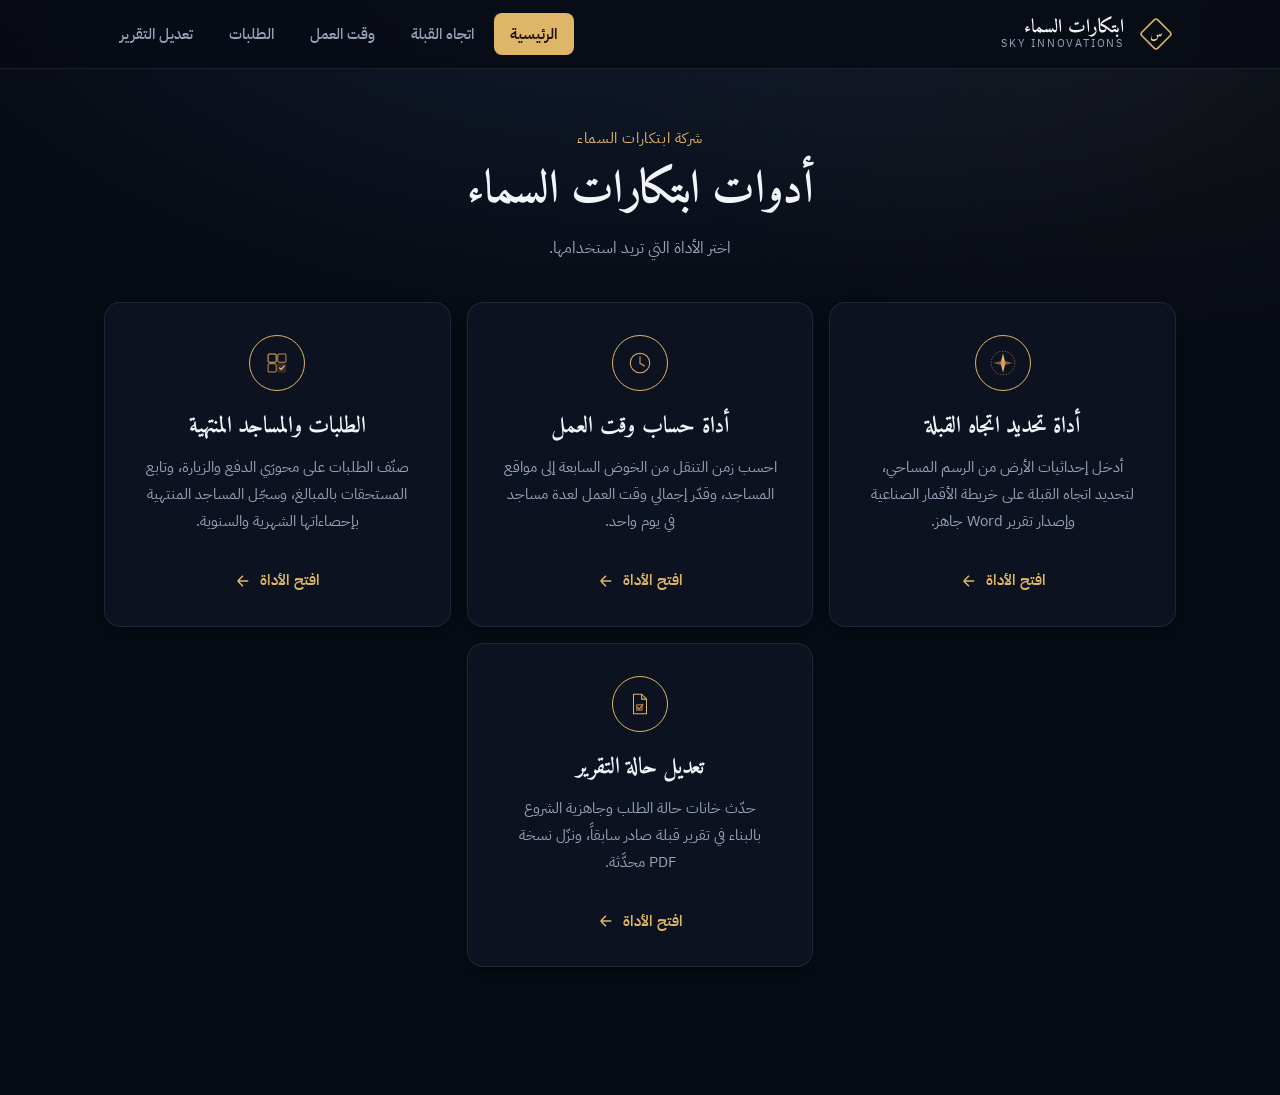
==== commit 316a98bb: "Add files via upload" ====
--- a/index.html
+++ b/index.html
@@ -49,7 +49,6 @@
           <a href="qibla.html">اتجاه القبلة</a>
           <a href="worktime.html">وقت العمل</a>
           <a href="requests.html">الطلبات</a>
-          <a href="completed.html">المساجد المنتهية</a>
           <a href="pdf-edit.html">تعديل التقرير</a>
         </nav>
       </div>
@@ -126,28 +125,10 @@
               <path d="M38 44l4 4 8-9" fill="none" stroke="var(--gold)" stroke-width="3" stroke-linecap="round" stroke-linejoin="round" />
             </svg>
           </div>
-          <h2>متابعة الطلبات</h2>
+          <h2>الطلبات والمساجد المنتهية</h2>
           <p>
-            صنّف الطلبات على محورَي الدفع والزيارة: من دفع ولم تُنفَّذ زيارته،
-            ومن زير ولم يدفع، وتابع المستحقات بالمبالغ.
-          </p>
-          <span class="tool-go">
-            افتح الأداة
-            <svg width="18" height="18" fill="none" stroke="currentColor" stroke-width="2" viewBox="0 0 24 24"><path d="M19 12H5m0 0l7-7m-7 7l7 7"/></svg>
-          </span>
-        </a>
-
-        <a class="tool-card" href="completed.html">
-          <div class="tool-icon">
-            <svg viewBox="0 0 64 64" width="46" height="46">
-              <path d="M32 10l18 12v30H14V22z" fill="none" stroke="var(--gold)" stroke-width="2.5" stroke-linejoin="round" />
-              <path d="M24 40l6 6 12-14" fill="none" stroke="var(--sand)" stroke-width="3.5" stroke-linecap="round" stroke-linejoin="round" />
-            </svg>
-          </div>
-          <h2>المساجد المنتهية</h2>
-          <p>
-            سجّل المشاريع المنجزة بتاريخها ومحافظتها وسعرها، وتابع الأعداد
-            والإيرادات شهرياً وسنوياً.
+            صنّف الطلبات على محورَي الدفع والزيارة، وتابع المستحقات بالمبالغ،
+            وسجّل المساجد المنتهية بإحصاءاتها الشهرية والسنوية.
           </p>
           <span class="tool-go">
             افتح الأداة
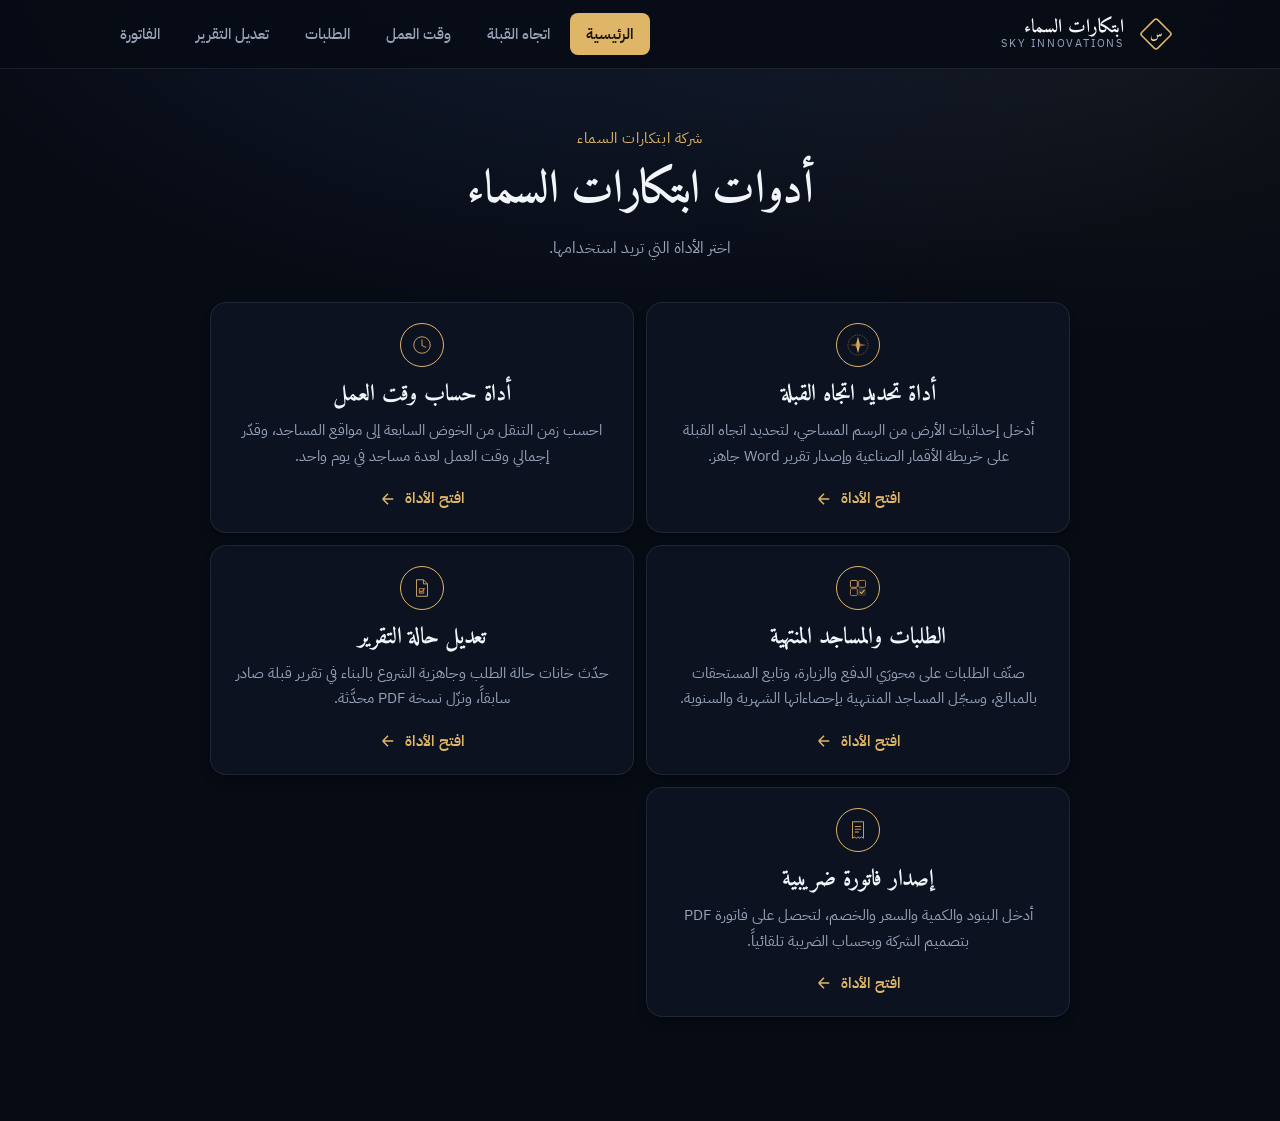
==== commit 749151d4: "Add files via upload" ====
--- a/index.html
+++ b/index.html
@@ -11,12 +11,12 @@
     <meta name="apple-mobile-web-app-status-bar-style" content="black-translucent" />
     <meta name="apple-mobile-web-app-title" content="أدوات السماء" />
     <meta name="mobile-web-app-capable" content="yes" />
-    <meta name="description" content="أدوات ميدانية من شركة ابتكارات السماء: تحديد اتجاه القبلة، تخطيط وقت العمل، متابعة الطلبات، وتسجيل المساجد المنتهية." />
+    <meta name="description" content="أدوات ميدانية من شركة ابتكارات السماء: تحديد اتجاه القبلة، تخطيط وقت العمل، متابعة الطلبات، وتسجيل المساجد المنتهية، وإصدار الفواتير." />
     <meta property="og:type" content="website" />
     <meta property="og:site_name" content="أدوات ابتكارات السماء" />
     <meta property="og:locale" content="ar_OM" />
     <meta property="og:title" content="أدوات ابتكارات السماء" />
-    <meta property="og:description" content="أدوات ميدانية من شركة ابتكارات السماء: تحديد اتجاه القبلة، تخطيط وقت العمل، متابعة الطلبات، وتسجيل المساجد المنتهية." />
+    <meta property="og:description" content="أدوات ميدانية من شركة ابتكارات السماء: تحديد اتجاه القبلة، تخطيط وقت العمل، متابعة الطلبات، وتسجيل المساجد المنتهية، وإصدار الفواتير." />
     <meta property="og:image" content="assets/icons/icon-512.png" />
     <meta name="twitter:card" content="summary" />
     <title>Sky Innovations Tools — أدوات ابتكارات السماء</title>
@@ -50,6 +50,7 @@
           <a href="worktime.html">وقت العمل</a>
           <a href="requests.html">الطلبات</a>
           <a href="pdf-edit.html">تعديل التقرير</a>
+          <a href="invoice.html">الفاتورة</a>
         </nav>
       </div>
     </header>
@@ -155,6 +156,25 @@
             <svg width="18" height="18" fill="none" stroke="currentColor" stroke-width="2" viewBox="0 0 24 24"><path d="M19 12H5m0 0l7-7m-7 7l7 7"/></svg>
           </span>
         </a>
+
+        <a class="tool-card" href="invoice.html">
+          <div class="tool-icon">
+            <svg viewBox="0 0 64 64" width="46" height="46">
+              <path d="M16 8h32v48l-6-4-5 4-5-4-5 4-5-4-6 4z" fill="none" stroke="var(--gold)" stroke-width="2.5" stroke-linejoin="round" />
+              <path d="M24 22h16M24 30h16" fill="none" stroke="var(--sand)" stroke-width="3" stroke-linecap="round" />
+              <path d="M24 38h9" fill="none" stroke="var(--gold)" stroke-width="3" stroke-linecap="round" />
+            </svg>
+          </div>
+          <h2>إصدار فاتورة ضريبية</h2>
+          <p>
+            أدخل البنود والكمية والسعر والخصم، لتحصل على فاتورة PDF بتصميم
+            الشركة وبحساب الضريبة تلقائياً.
+          </p>
+          <span class="tool-go">
+            افتح الأداة
+            <svg width="18" height="18" fill="none" stroke="currentColor" stroke-width="2" viewBox="0 0 24 24"><path d="M19 12H5m0 0l7-7m-7 7l7 7"/></svg>
+          </span>
+        </a>
       </div>
     </div>
     </main>
--- a/assets/hub.css
+++ b/assets/hub.css
@@ -5,9 +5,10 @@
 
 .tool-grid {
   display: grid;
-  grid-template-columns: repeat(auto-fit, minmax(290px, 1fr));
+  grid-template-columns: repeat(2, 1fr);
   gap: var(--sp-4);
-  margin: 0 0 var(--sp-14);
+  max-width: 860px;
+  margin: 0 auto var(--sp-14);
 }
 
 /* A tool card is a panel you can enter — same surface, same rules */
@@ -155,16 +156,38 @@
 }
 
 /* ---------------------------------------------------------------------------
-   بطاقة يتيمة في الصف الأخير
-   نُقلت هنا من وسم <style> داخل index.html، ليكون مصدر تنسيق الشبكة واحداً.
+   شاشات الحاسوب: بطاقات مضغوطة كي تظهر الأربع كاملة دون تمرير
+   --------------------------------------------------------------------------- */
+@media (min-width: 641px) {
+  .tool-grid {
+    gap: var(--sp-3);
+    margin-bottom: var(--sp-8);
+  }
 
-   نقطة الانكسار محسوبة لا مخمَّنة: العمود الأدنى 290px والفجوة 16px، فثلاثة
-   أعمدة تحتاج 3×290 + 2×16 = 902px داخل .wrap، وحشوة .wrap 24px من كل جانب،
-   أي 950px من عرض النافذة. القيمة القديمة (900px) كانت تُطبَّق والشبكة ما
-   زالت عمودين، فتقفز البطاقة إلى العمود الثاني وتترك الأول فارغاً.
-   --------------------------------------------------------------------------- */
-@media (min-width: 950px) {
-  .tool-grid > .tool-card:last-child:nth-child(3n + 1) {
-    grid-column: 2;
+  .tool-card {
+    gap: var(--sp-2);
+    padding: var(--sp-5) var(--sp-6);
+  }
+
+  .tool-icon {
+    width: 44px;
+    height: 44px;
+  }
+
+  .tool-icon svg {
+    width: 22px;
+    height: 22px;
+  }
+
+  .tool-card h2 {
+    margin-top: var(--sp-1);
+  }
+
+  .tool-card p {
+    line-height: 1.7;
+  }
+
+  .tool-go {
+    padding-top: var(--sp-2);
   }
 }
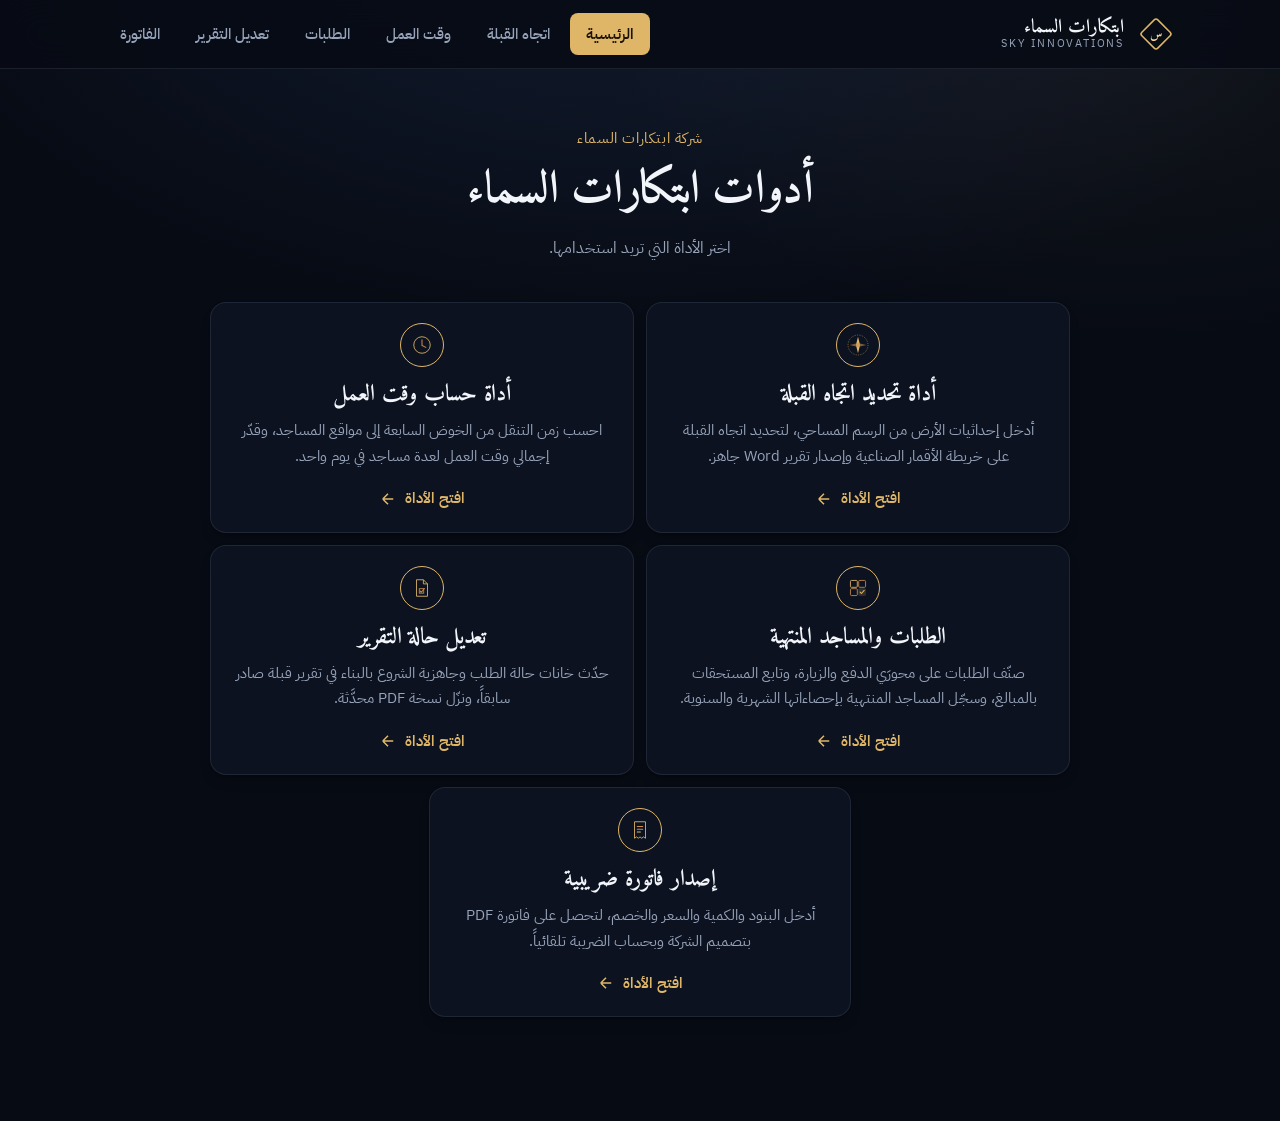
==== commit 2e099296: "Update index.html" ====
--- a/index.html
+++ b/index.html
@@ -1,5 +1,6 @@
 <!doctype html>
 <html lang="ar" dir="rtl">
+  <script src="assets/auth-guard.js?v=1"></script>
   <head>
     <meta charset="UTF-8" />
     <meta name="viewport" content="width=device-width, initial-scale=1.0" />
--- a/assets/hub.css
+++ b/assets/hub.css
@@ -9,6 +9,13 @@
   gap: var(--sp-4);
   max-width: 860px;
   margin: 0 auto var(--sp-14);
+}
+
+/* بطاقة أخيرة منفردة: تتوسط الصف بعرض عمود واحد */
+.tool-grid > .tool-card:last-child:nth-child(odd) {
+  grid-column: 1 / -1;
+  justify-self: center;
+  width: calc(50% - var(--sp-2));
 }
 
 /* A tool card is a panel you can enter — same surface, same rules */
@@ -153,6 +160,10 @@
     padding: var(--sp-6);
     border-radius: var(--radius-sm);
   }
+
+  .tool-grid > .tool-card:last-child:nth-child(odd) {
+    width: 100%;
+  }
 }
 
 /* ---------------------------------------------------------------------------
